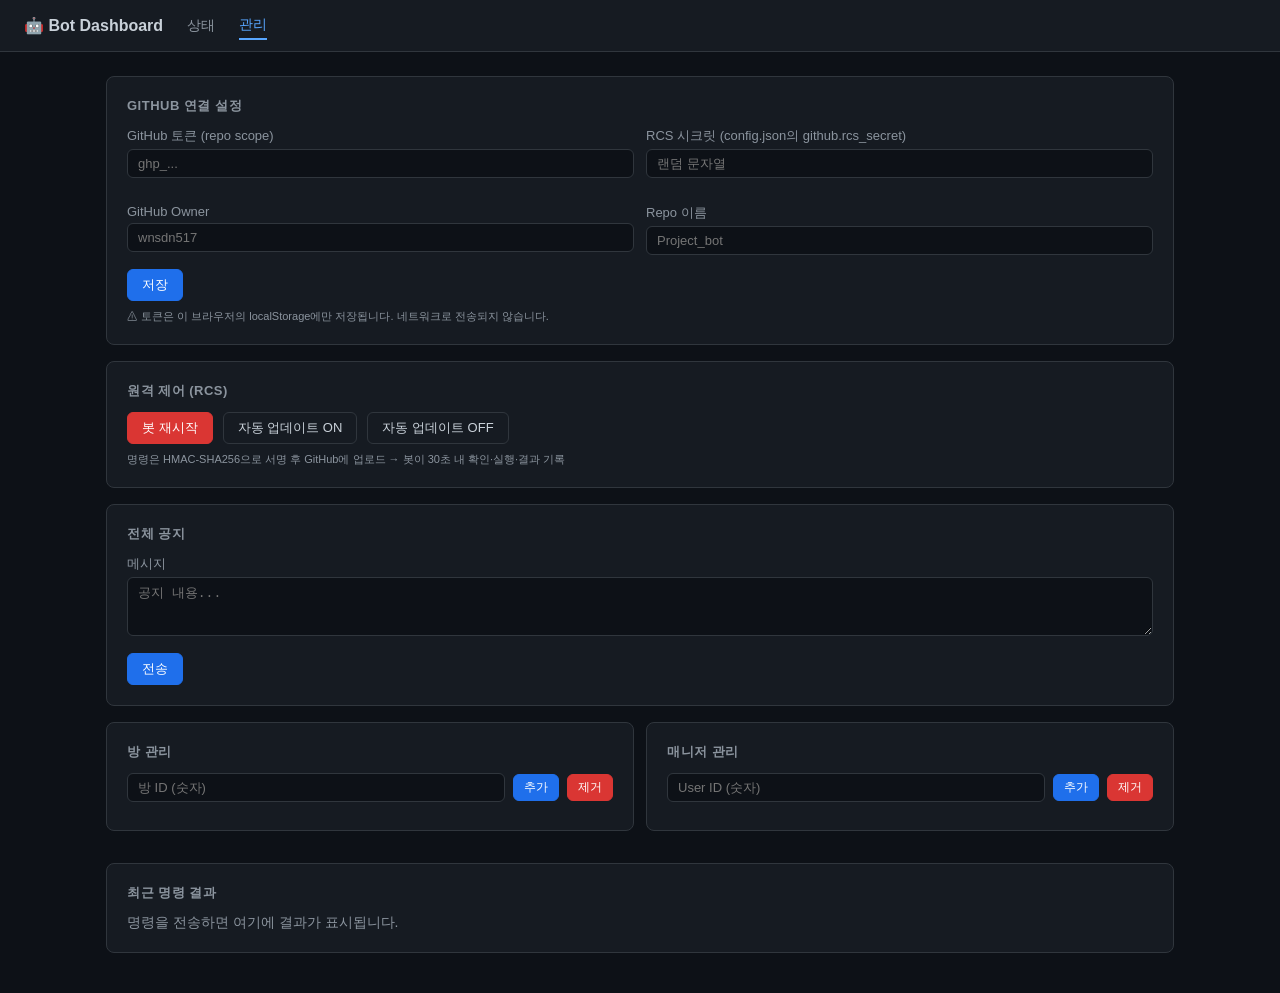
==== admin.html @ 29057a99 "chore: squash status history — switch to Gist-based updates" ====
<!DOCTYPE html>
<html lang="ko">
<head>
  <meta charset="UTF-8">
  <meta name="viewport" content="width=device-width, initial-scale=1">
  <title>관리자 — Bot Dashboard</title>
  <link rel="stylesheet" href="css/style.css">
</head>
<body>
<nav class="nav">
  <span class="nav-brand">🤖 Bot Dashboard</span>
  <a href="index.html" class="nav-link">상태</a>
  <a href="admin.html" class="nav-link active">관리</a>
</nav>

<div class="container">
  <div id="toast" class="alert" style="display:none"></div>

  <!-- 설정 (처음 한 번만) -->
  <div class="card mb-16" id="settings-card">
    <div class="card-title">GitHub 연결 설정</div>
    <div class="grid-2">
      <div class="form-group">
        <label>GitHub 토큰 (repo scope)</label>
        <input id="cfg-token"  type="password" placeholder="ghp_..." />
      </div>
      <div class="form-group">
        <label>RCS 시크릿 (config.json의 github.rcs_secret)</label>
        <input id="cfg-secret" type="password" placeholder="랜덤 문자열" />
      </div>
      <div class="form-group">
        <label>GitHub Owner</label>
        <input id="cfg-owner"  type="text" placeholder="wnsdn517" />
      </div>
      <div class="form-group">
        <label>Repo 이름</label>
        <input id="cfg-repo"   type="text" placeholder="Project_bot" />
      </div>
    </div>
    <button id="btn-save-cfg" class="btn btn-primary">저장</button>
    <p class="text-muted mt-8" style="font-size:11px">
      ⚠ 토큰은 이 브라우저의 localStorage에만 저장됩니다. 네트워크로 전송되지 않습니다.
    </p>
  </div>

  <!-- 봇 제어 -->
  <div class="card mb-16">
    <div class="card-title">원격 제어 (RCS)</div>
    <div class="flex" style="flex-wrap:wrap;gap:10px">
      <button id="btn-restart" class="btn btn-danger">봇 재시작</button>
      <button id="btn-au-on"   class="btn">자동 업데이트 ON</button>
      <button id="btn-au-off"  class="btn">자동 업데이트 OFF</button>
    </div>
    <p class="text-muted mt-8" style="font-size:11px">
      명령은 HMAC-SHA256으로 서명 후 GitHub에 업로드 → 봇이 30초 내 확인·실행·결과 기록
    </p>
  </div>

  <!-- 공지 -->
  <div class="card mb-16">
    <div class="card-title">전체 공지</div>
    <div class="form-group">
      <label>메시지</label>
      <textarea id="announce-msg" rows="3" placeholder="공지 내용..."></textarea>
    </div>
    <button id="btn-announce" class="btn btn-primary">전송</button>
  </div>

  <div class="grid-2">
    <!-- 방 관리 -->
    <div class="card">
      <div class="card-title">방 관리</div>
      <div class="flex mb-8">
        <input id="room-id-input" type="text" placeholder="방 ID (숫자)" style="flex:1" />
        <button id="btn-room-add"    class="btn btn-primary btn-sm">추가</button>
        <button id="btn-room-remove" class="btn btn-danger  btn-sm">제거</button>
      </div>
    </div>

    <!-- 매니저 관리 -->
    <div class="card">
      <div class="card-title">매니저 관리</div>
      <div class="flex mb-8">
        <input id="mgr-id-input" type="text" placeholder="User ID (숫자)" style="flex:1" />
        <button id="btn-mgr-add"    class="btn btn-primary btn-sm">추가</button>
        <button id="btn-mgr-remove" class="btn btn-danger  btn-sm">제거</button>
      </div>
    </div>
  </div>

  <!-- 명령 결과 -->
  <div class="card mt-16">
    <div class="card-title">최근 명령 결과</div>
    <div id="cmd-results" class="text-muted">명령을 전송하면 여기에 결과가 표시됩니다.</div>
  </div>

</div>

<script type="module">
  import {
    getSettings, saveSettings, isConfigured,
    rcsAnnounce, rcsRestart, rcsSetUpdate,
    rcsRoomAdd, rcsRoomRemove, rcsManagerAdd, rcsManagerRemove,
    waitForResult,
  } from "./js/api.js";

  function toast(msg, type = "info") {
    const el = document.getElementById("toast");
    el.textContent = msg;
    el.className = `alert alert-${type}`;
    el.style.display = "block";
    setTimeout(() => { el.style.display = "none"; }, 5000);
  }

  function addResult(action, result, status = "info") {
    const el = document.getElementById("cmd-results");
    const row = document.createElement("div");
    row.className = `alert alert-${status}`;
    row.style.marginBottom = "6px";
    const now = new Date().toLocaleTimeString();
    row.textContent = `[${now}] ${action}: ${result || "대기 중…"}`;
    if (el.textContent.includes("표시됩니다")) el.innerHTML = "";
    el.prepend(row);
  }

  async function send(label, fn) {
    if (!isConfigured()) {
      toast("설정을 먼저 저장하세요.", "error");
      document.getElementById("settings-card").scrollIntoView({ behavior: "smooth" });
      return;
    }
    toast(`${label} 명령 전송 중…`);
    try {
      const cmdId = await fn();
      addResult(label, "전송 완료, 봇 응답 대기 중 (최대 90초)…", "info");
      const result = await waitForResult(cmdId);
      if (result) {
        addResult(label, result, "success");
        toast(`${label}: ${result}`, "success");
      } else {
        addResult(label, "봇 응답 없음 (타임아웃)", "error");
        toast("응답 없음 — 봇이 실행 중인지 확인하세요.", "error");
      }
    } catch (e) {
      toast(`오류: ${e.message}`, "error");
      addResult(label, `오류: ${e.message}`, "error");
    }
  }

  // 설정 저장
  const s = getSettings();
  document.getElementById("cfg-token").value  = s.ghToken;
  document.getElementById("cfg-secret").value = s.rcsSecret;
  document.getElementById("cfg-owner").value  = s.owner;
  document.getElementById("cfg-repo").value   = s.repo;

  document.getElementById("btn-save-cfg").addEventListener("click", () => {
    saveSettings({
      ghToken:   document.getElementById("cfg-token").value.trim(),
      rcsSecret: document.getElementById("cfg-secret").value.trim(),
      owner:     document.getElementById("cfg-owner").value.trim(),
      repo:      document.getElementById("cfg-repo").value.trim(),
    });
    toast("설정 저장 완료", "success");
  });

  document.getElementById("btn-restart").addEventListener("click", () => {
    if (!confirm("봇을 재시작하시겠습니까?")) return;
    send("재시작", rcsRestart);
  });
  document.getElementById("btn-au-on").addEventListener("click",  () => send("자동업데이트 ON",  () => rcsSetUpdate(true)));
  document.getElementById("btn-au-off").addEventListener("click", () => send("자동업데이트 OFF", () => rcsSetUpdate(false)));

  document.getElementById("btn-announce").addEventListener("click", () => {
    const msg = document.getElementById("announce-msg").value.trim();
    if (!msg) { toast("메시지를 입력하세요.", "error"); return; }
    send("공지", () => rcsAnnounce(msg));
  });

  document.getElementById("btn-room-add").addEventListener("click", () => {
    const rid = parseInt(document.getElementById("room-id-input").value.trim());
    if (!rid) { toast("방 ID를 입력하세요.", "error"); return; }
    send(`방 ${rid} 추가`, () => rcsRoomAdd(rid));
  });
  document.getElementById("btn-room-remove").addEventListener("click", () => {
    const rid = parseInt(document.getElementById("room-id-input").value.trim());
    if (!rid) { toast("방 ID를 입력하세요.", "error"); return; }
    send(`방 ${rid} 제거`, () => rcsRoomRemove(rid));
  });

  document.getElementById("btn-mgr-add").addEventListener("click", () => {
    const uid = parseInt(document.getElementById("mgr-id-input").value.trim());
    if (!uid) { toast("User ID를 입력하세요.", "error"); return; }
    send(`매니저 ${uid} 추가`, () => rcsManagerAdd(uid));
  });
  document.getElementById("btn-mgr-remove").addEventListener("click", () => {
    const uid = parseInt(document.getElementById("mgr-id-input").value.trim());
    if (!uid) { toast("User ID를 입력하세요.", "error"); return; }
    send(`매니저 ${uid} 제거`, () => rcsManagerRemove(uid));
  });
</script>
</body>
</html>
---- css/style.css ----
:root {
  --bg: #0d1117;
  --surface: #161b22;
  --border: #30363d;
  --text: #c9d1d9;
  --muted: #8b949e;
  --green: #3fb950;
  --yellow: #d29922;
  --red: #f85149;
  --blue: #58a6ff;
  --radius: 8px;
}

* { box-sizing: border-box; margin: 0; padding: 0; }

body {
  background: var(--bg);
  color: var(--text);
  font-family: -apple-system, BlinkMacSystemFont, "Segoe UI", sans-serif;
  font-size: 14px;
  min-height: 100vh;
}

a { color: var(--blue); text-decoration: none; }
a:hover { text-decoration: underline; }

/* ── Layout ── */
.nav {
  background: var(--surface);
  border-bottom: 1px solid var(--border);
  padding: 0 24px;
  display: flex;
  align-items: center;
  gap: 24px;
  height: 52px;
}
.nav-brand { font-weight: 700; color: var(--text); font-size: 16px; }
.nav-link { color: var(--muted); padding: 4px 0; }
.nav-link:hover { color: var(--text); text-decoration: none; }
.nav-link.active { color: var(--blue); border-bottom: 2px solid var(--blue); }
.nav-right { margin-left: auto; display: flex; gap: 12px; align-items: center; }

.container { max-width: 1100px; margin: 0 auto; padding: 24px 16px; }

/* ── Cards ── */
.card {
  background: var(--surface);
  border: 1px solid var(--border);
  border-radius: var(--radius);
  padding: 20px;
  margin-bottom: 16px;
}
.card-title {
  font-size: 13px;
  font-weight: 600;
  color: var(--muted);
  text-transform: uppercase;
  letter-spacing: 0.5px;
  margin-bottom: 12px;
}
.card-value {
  font-size: 28px;
  font-weight: 700;
  color: var(--text);
}

.grid-4 { display: grid; grid-template-columns: repeat(auto-fit, minmax(200px, 1fr)); gap: 12px; }
.grid-2 { display: grid; grid-template-columns: 1fr 1fr; gap: 12px; }

/* ── Status Banner ── */
.status-banner {
  padding: 48px 24px;
  background: #1c2128;
  border-bottom: 1px solid var(--border);
  transition: background 0.3s, border-color 0.3s;
}
.status-banner.ok      { background: #0d1f12; border-bottom-color: #1a4729; }
.status-banner.warn    { background: #1f1a0d; border-bottom-color: #473c1a; }
.status-banner.error   { background: #1f0d0d; border-bottom-color: #471a1a; }
.status-banner.offline { background: #161b22; border-bottom-color: var(--border); }

.status-banner-content {
  max-width: 1100px;
  margin: 0 auto;
  display: flex;
  align-items: center;
  gap: 20px;
}

.status-indicator {
  width: 24px; height: 24px;
  border-radius: 50%;
  background: var(--muted);
  flex-shrink: 0;
  transition: background 0.3s, box-shadow 0.3s;
}
.status-indicator.ok      { background: var(--green);  box-shadow: 0 0 14px var(--green); }
.status-indicator.warn    { background: var(--yellow); box-shadow: 0 0 14px var(--yellow); }
.status-indicator.error   { background: var(--red);    box-shadow: 0 0 14px var(--red); }
.status-indicator.offline { background: var(--muted); }

.status-title { font-size: 22px; font-weight: 700; color: var(--text); margin-bottom: 4px; }
.status-meta  { font-size: 13px; color: var(--muted); }

/* ── Services Box ── */
.services-box {
  background: var(--surface);
  border: 1px solid var(--border);
  border-radius: var(--radius);
  overflow: hidden;
  margin-bottom: 12px;
}
.services-header {
  display: flex;
  justify-content: space-between;
  align-items: center;
  padding: 12px 20px;
  border-bottom: 1px solid var(--border);
}
.services-label { font-size: 13px; font-weight: 600; }
.services-note  { font-size: 11px; color: var(--muted); }

.svc-list { }
.svc-row {
  display: grid;
  grid-template-columns: 12px 1fr auto 56px 70px;
  align-items: center;
  gap: 14px;
  padding: 14px 20px;
  border-bottom: 1px solid var(--border);
  transition: background 0.1s;
}
.svc-row:last-child  { border-bottom: none; }
.svc-row:hover { background: #1c2128; }

.svc-dot {
  width: 10px; height: 10px;
  border-radius: 50%;
  flex-shrink: 0;
}
.svc-dot.green   { background: var(--green);  box-shadow: 0 0 5px var(--green); }
.svc-dot.gray    { background: var(--muted); }
.svc-dot.orange  { background: var(--yellow); box-shadow: 0 0 5px var(--yellow); }
.svc-dot.red     { background: var(--red);    box-shadow: 0 0 5px var(--red); }
.svc-dot.darkred { background: #7d1f1f; }

.svc-name { font-size: 14px; font-weight: 500; }

.uptime-bar { display: flex; gap: 2px; align-items: center; }
.bar-seg {
  width: 7px; height: 20px;
  border-radius: 2px;
  flex-shrink: 0;
}
.bar-seg.green { background: var(--green);  opacity: 0.8; }
.bar-seg.red   { background: var(--red);    opacity: 0.8; }
.bar-seg.empty { background: var(--border); }

.svc-pct          { font-size: 13px; font-weight: 600; text-align: right; white-space: nowrap; }
.svc-status-label { font-size: 12px; color: var(--muted); text-align: right; }

.svc-loading { padding: 32px 20px; color: var(--muted); font-size: 13px; display: flex; align-items: center; gap: 8px; }
.page-note   { font-size: 11px; color: var(--muted); text-align: center; margin-top: 8px; }

@media (max-width: 600px) {
  .status-banner { padding: 32px 16px; }
  .status-title  { font-size: 17px; }
  .svc-row       { grid-template-columns: 12px 1fr auto 48px; gap: 10px; }
  .svc-status-label { display: none; }
  .bar-seg       { width: 5px; }
}



/* ── Forms / Buttons ── */
.btn {
  display: inline-flex;
  align-items: center;
  gap: 6px;
  padding: 6px 14px;
  border-radius: 6px;
  border: 1px solid var(--border);
  cursor: pointer;
  font-size: 13px;
  font-weight: 500;
  background: var(--surface);
  color: var(--text);
  transition: background 0.15s;
}
.btn:hover { background: #21262d; }
.btn-primary { background: #1f6feb; border-color: #1f6feb; color: #fff; }
.btn-primary:hover { background: #388bfd; }
.btn-danger  { background: #da3633; border-color: #da3633; color: #fff; }
.btn-danger:hover { background: #f85149; }
.btn-sm { padding: 4px 10px; font-size: 12px; }

input[type="text"], input[type="password"], textarea, select {
  background: var(--bg);
  border: 1px solid var(--border);
  border-radius: 6px;
  color: var(--text);
  padding: 6px 10px;
  font-size: 13px;
  width: 100%;
}
input:focus, textarea:focus, select:focus {
  outline: none;
  border-color: var(--blue);
}

label { font-size: 13px; color: var(--muted); display: block; margin-bottom: 4px; }
.form-group { margin-bottom: 14px; }

/* ── Alerts ── */
.alert { padding: 10px 14px; border-radius: 6px; margin-bottom: 12px; font-size: 13px; }
.alert-error   { background: #2d1a1a; border: 1px solid #6b2020; color: var(--red); }
.alert-success { background: #1a2d1a; border: 1px solid #206b20; color: var(--green); }
.alert-info    { background: #1a1e2d; border: 1px solid #1f3b6b; color: var(--blue); }

/* ── Tables ── */
table { width: 100%; border-collapse: collapse; }
th, td { padding: 8px 12px; text-align: left; border-bottom: 1px solid var(--border); font-size: 13px; }
th { color: var(--muted); font-weight: 600; font-size: 11px; text-transform: uppercase; }
tr:last-child td { border-bottom: none; }

/* ── Login page ── */
.login-wrap {
  min-height: 100vh;
  display: flex;
  align-items: center;
  justify-content: center;
}
.login-box {
  background: var(--surface);
  border: 1px solid var(--border);
  border-radius: 12px;
  padding: 36px;
  width: 360px;
}
.login-title { font-size: 20px; font-weight: 700; margin-bottom: 24px; text-align: center; }

/* ── Spinner ── */
.spinner {
  display: inline-block;
  width: 14px; height: 14px;
  border: 2px solid var(--border);
  border-top-color: var(--blue);
  border-radius: 50%;
  animation: spin 0.6s linear infinite;
  vertical-align: middle;
}
@keyframes spin { to { transform: rotate(360deg); } }

/* ── Misc ── */
.text-muted  { color: var(--muted); }
.text-green  { color: var(--green); }
.text-red    { color: var(--red); }
.text-yellow { color: var(--yellow); }
.mt-8  { margin-top: 8px; }
.mt-16 { margin-top: 16px; }
.mb-8  { margin-bottom: 8px; }
.mb-16 { margin-bottom: 16px; }
.flex  { display: flex; align-items: center; gap: 8px; }
.spacer { flex: 1; }

.refresh-btn { cursor: pointer; color: var(--muted); font-size: 14px; background: none; border: none; padding: 4px; line-height: 1; }
.refresh-btn:hover { color: var(--text); }

@media (max-width: 600px) {
  .grid-2, .grid-4 { grid-template-columns: 1fr; }
  .nav { gap: 12px; padding: 0 12px; }
}
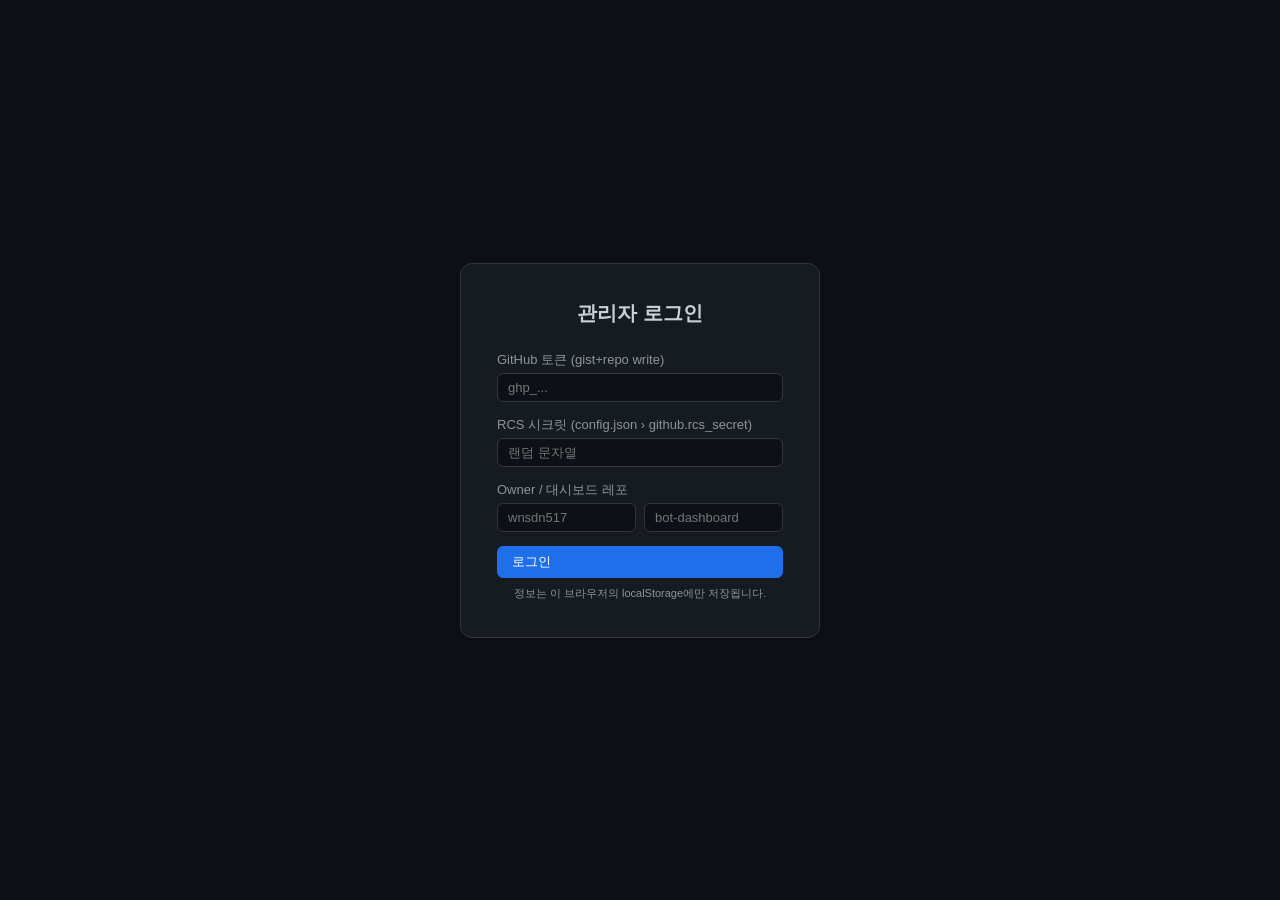
==== commit 4b0875a2: "chore: update dashboard" ====
--- a/admin.html
+++ b/admin.html
@@ -5,42 +5,93 @@
   <meta name="viewport" content="width=device-width, initial-scale=1">
   <title>관리자 — Bot Dashboard</title>
   <link rel="stylesheet" href="css/style.css">
+  <style>
+    /* ── Login overlay ── */
+    #login-overlay {
+      position: fixed; inset: 0; z-index: 100;
+      background: rgba(13,17,23,.96);
+      display: flex; align-items: center; justify-content: center;
+    }
+    /* ── Shell terminal ── */
+    .shell-output {
+      background: #010409;
+      border: 1px solid var(--border);
+      border-radius: 6px;
+      padding: 12px 14px;
+      font-family: "SF Mono", "Fira Code", monospace;
+      font-size: 12px;
+      color: #3fb950;
+      min-height: 120px;
+      max-height: 320px;
+      overflow-y: auto;
+      white-space: pre-wrap;
+      word-break: break-all;
+      margin-top: 10px;
+    }
+    .shell-prompt { color: var(--muted); }
+    /* ── Visit chart ── */
+    .chart-wrap { position: relative; height: 160px; }
+    canvas#visit-chart { width: 100%; height: 160px; }
+    .chart-legend { display: flex; gap: 16px; margin-top: 8px; font-size: 11px; color: var(--muted); }
+    .chart-legend span::before { content: ""; display: inline-block; width: 8px; height: 8px; border-radius: 2px; margin-right: 4px; vertical-align: middle; }
+    .legend-total::before  { background: var(--blue); }
+    .legend-unique::before { background: var(--green); }
+  </style>
 </head>
 <body>
+
+<!-- ── 로그인 오버레이 ─────────────────────────────────────────────────────── -->
+<div id="login-overlay">
+  <div class="login-box">
+    <div class="login-title">관리자 로그인</div>
+    <div id="login-err" class="alert alert-error" style="display:none;margin-bottom:12px"></div>
+    <div class="form-group">
+      <label>GitHub 토큰 (gist+repo write)</label>
+      <input id="li-token"  type="password" placeholder="ghp_...">
+    </div>
+    <div class="form-group">
+      <label>RCS 시크릿 (config.json › github.rcs_secret)</label>
+      <input id="li-secret" type="password" placeholder="랜덤 문자열">
+    </div>
+    <div class="form-group">
+      <label>Owner / 대시보드 레포</label>
+      <div style="display:grid;grid-template-columns:1fr 1fr;gap:8px">
+        <input id="li-owner" type="text" placeholder="wnsdn517">
+        <input id="li-repo"  type="text" placeholder="bot-dashboard">
+      </div>
+    </div>
+    <button id="btn-login" class="btn btn-primary" style="width:100%">로그인</button>
+    <p class="text-muted mt-8" style="font-size:11px;text-align:center">
+      정보는 이 브라우저의 localStorage에만 저장됩니다.
+    </p>
+  </div>
+</div>
+
+<!-- ── 메인 콘텐츠 ────────────────────────────────────────────────────────── -->
+<div id="admin-content" style="display:none">
 <nav class="nav">
-  <span class="nav-brand">🤖 Bot Dashboard</span>
+  <span class="nav-brand">냥이 Bot</span>
   <a href="index.html" class="nav-link">상태</a>
   <a href="admin.html" class="nav-link active">관리</a>
+  <div class="nav-right">
+    <button id="btn-logout" class="btn btn-sm">로그아웃</button>
+  </div>
 </nav>
 
 <div class="container">
   <div id="toast" class="alert" style="display:none"></div>
 
-  <!-- 설정 (처음 한 번만) -->
-  <div class="card mb-16" id="settings-card">
-    <div class="card-title">GitHub 연결 설정</div>
-    <div class="grid-2">
-      <div class="form-group">
-        <label>GitHub 토큰 (repo scope)</label>
-        <input id="cfg-token"  type="password" placeholder="ghp_..." />
-      </div>
-      <div class="form-group">
-        <label>RCS 시크릿 (config.json의 github.rcs_secret)</label>
-        <input id="cfg-secret" type="password" placeholder="랜덤 문자열" />
-      </div>
-      <div class="form-group">
-        <label>GitHub Owner</label>
-        <input id="cfg-owner"  type="text" placeholder="wnsdn517" />
-      </div>
-      <div class="form-group">
-        <label>Repo 이름</label>
-        <input id="cfg-repo"   type="text" placeholder="Project_bot" />
-      </div>
-    </div>
-    <button id="btn-save-cfg" class="btn btn-primary">저장</button>
-    <p class="text-muted mt-8" style="font-size:11px">
-      ⚠ 토큰은 이 브라우저의 localStorage에만 저장됩니다. 네트워크로 전송되지 않습니다.
-    </p>
+  <!-- 접속 통계 그래프 -->
+  <div class="card mb-16">
+    <div class="card-title">대시보드 접속 통계 (최근 30일)</div>
+    <div class="chart-wrap">
+      <canvas id="visit-chart"></canvas>
+    </div>
+    <div class="chart-legend">
+      <span class="legend-total">전체 접속</span>
+      <span class="legend-unique">고유 방문자</span>
+    </div>
+    <p id="visit-summary" class="text-muted mt-8" style="font-size:11px"></p>
   </div>
 
   <!-- 봇 제어 -->
@@ -48,11 +99,11 @@
     <div class="card-title">원격 제어 (RCS)</div>
     <div class="flex" style="flex-wrap:wrap;gap:10px">
       <button id="btn-restart" class="btn btn-danger">봇 재시작</button>
-      <button id="btn-au-on"   class="btn">자동 업데이트 ON</button>
-      <button id="btn-au-off"  class="btn">자동 업데이트 OFF</button>
+      <button id="btn-au-on"   class="btn">자동업데이트 ON</button>
+      <button id="btn-au-off"  class="btn">자동업데이트 OFF</button>
     </div>
     <p class="text-muted mt-8" style="font-size:11px">
-      명령은 HMAC-SHA256으로 서명 후 GitHub에 업로드 → 봇이 30초 내 확인·실행·결과 기록
+      명령은 HMAC-SHA256 서명 후 GitHub 경유 → 봇이 30초 내 실행·결과 기록
     </p>
   </div>
 
@@ -66,22 +117,31 @@
     <button id="btn-announce" class="btn btn-primary">전송</button>
   </div>
 
+  <!-- 셸 실행 -->
+  <div class="card mb-16">
+    <div class="card-title">셸 명령 실행</div>
+    <div class="flex">
+      <input id="shell-cmd" type="text" placeholder="ls -la / systemctl status ..." style="flex:1;font-family:monospace">
+      <button id="btn-shell" class="btn btn-primary">실행</button>
+    </div>
+    <div id="shell-output" class="shell-output" style="display:none"></div>
+  </div>
+
   <div class="grid-2">
     <!-- 방 관리 -->
     <div class="card">
       <div class="card-title">방 관리</div>
       <div class="flex mb-8">
-        <input id="room-id-input" type="text" placeholder="방 ID (숫자)" style="flex:1" />
+        <input id="room-id-input" type="text" placeholder="방 ID (숫자)" style="flex:1">
         <button id="btn-room-add"    class="btn btn-primary btn-sm">추가</button>
         <button id="btn-room-remove" class="btn btn-danger  btn-sm">제거</button>
       </div>
     </div>
-
     <!-- 매니저 관리 -->
     <div class="card">
       <div class="card-title">매니저 관리</div>
       <div class="flex mb-8">
-        <input id="mgr-id-input" type="text" placeholder="User ID (숫자)" style="flex:1" />
+        <input id="mgr-id-input" type="text" placeholder="User ID (숫자)" style="flex:1">
         <button id="btn-mgr-add"    class="btn btn-primary btn-sm">추가</button>
         <button id="btn-mgr-remove" class="btn btn-danger  btn-sm">제거</button>
       </div>
@@ -93,111 +153,222 @@
     <div class="card-title">최근 명령 결과</div>
     <div id="cmd-results" class="text-muted">명령을 전송하면 여기에 결과가 표시됩니다.</div>
   </div>
-
 </div>
+</div><!-- /admin-content -->
 
 <script type="module">
-  import {
-    getSettings, saveSettings, isConfigured,
-    rcsAnnounce, rcsRestart, rcsSetUpdate,
-    rcsRoomAdd, rcsRoomRemove, rcsManagerAdd, rcsManagerRemove,
-    waitForResult,
-  } from "./js/api.js";
-
-  function toast(msg, type = "info") {
-    const el = document.getElementById("toast");
-    el.textContent = msg;
-    el.className = `alert alert-${type}`;
-    el.style.display = "block";
-    setTimeout(() => { el.style.display = "none"; }, 5000);
-  }
-
-  function addResult(action, result, status = "info") {
-    const el = document.getElementById("cmd-results");
-    const row = document.createElement("div");
-    row.className = `alert alert-${status}`;
-    row.style.marginBottom = "6px";
-    const now = new Date().toLocaleTimeString();
-    row.textContent = `[${now}] ${action}: ${result || "대기 중…"}`;
-    if (el.textContent.includes("표시됩니다")) el.innerHTML = "";
-    el.prepend(row);
-  }
-
-  async function send(label, fn) {
-    if (!isConfigured()) {
-      toast("설정을 먼저 저장하세요.", "error");
-      document.getElementById("settings-card").scrollIntoView({ behavior: "smooth" });
-      return;
+import {
+  getSettings, saveSettings, isConfigured,
+  rcsAnnounce, rcsRestart, rcsSetUpdate,
+  rcsRoomAdd, rcsRoomRemove, rcsManagerAdd, rcsManagerRemove,
+  rcsShell, waitForResult, recordVisit, getVisits,
+} from "./js/api.js?v=20260623f";
+
+// ── 로그인 ──────────────────────────────────────────────────────────────────
+function checkLogin() {
+  const s = getSettings();
+  if (s.rcsSecret && s.ghToken) {
+    document.getElementById("login-overlay").style.display = "none";
+    document.getElementById("admin-content").style.display = "";
+    return true;
+  }
+  // 저장된 값 미리 채우기
+  document.getElementById("li-token").value  = s.ghToken;
+  document.getElementById("li-secret").value = s.rcsSecret;
+  document.getElementById("li-owner").value  = s.owner;
+  document.getElementById("li-repo").value   = s.repo;
+  return false;
+}
+
+document.getElementById("btn-login").addEventListener("click", () => {
+  const token  = document.getElementById("li-token").value.trim();
+  const secret = document.getElementById("li-secret").value.trim();
+  const owner  = document.getElementById("li-owner").value.trim();
+  const repo   = document.getElementById("li-repo").value.trim();
+  const err    = document.getElementById("login-err");
+  if (!token || !secret) {
+    err.textContent = "토큰과 RCS 시크릿을 입력하세요.";
+    err.style.display = "";
+    return;
+  }
+  saveSettings({ ghToken: token, rcsSecret: secret, owner, repo });
+  err.style.display = "none";
+  checkLogin();
+  init();
+});
+
+document.getElementById("btn-logout").addEventListener("click", () => {
+  ["gh_token","rcs_secret","gh_owner","gh_repo","gh_branch"].forEach(k => localStorage.removeItem(k));
+  location.reload();
+});
+
+// ── Toast / Result 헬퍼 ─────────────────────────────────────────────────────
+function toast(msg, type = "info") {
+  const el = document.getElementById("toast");
+  el.textContent = msg;
+  el.className = `alert alert-${type}`;
+  el.style.display = "block";
+  setTimeout(() => { el.style.display = "none"; }, 5000);
+}
+
+function addResult(action, result, status = "info") {
+  const el = document.getElementById("cmd-results");
+  if (el.textContent.includes("표시됩니다")) el.innerHTML = "";
+  const row = document.createElement("div");
+  row.className = `alert alert-${status}`;
+  row.style.marginBottom = "6px";
+  row.textContent = `[${new Date().toLocaleTimeString()}] ${action}: ${result || "대기 중…"}`;
+  el.prepend(row);
+}
+
+async function send(label, fn) {
+  if (!isConfigured()) { toast("설정을 먼저 저장하세요.", "error"); return; }
+  toast(`${label} 전송 중…`);
+  try {
+    const cmdId  = await fn();
+    addResult(label, "전송 완료, 봇 응답 대기 중…", "info");
+    const result = await waitForResult(cmdId);
+    addResult(label, result ?? "응답 없음 (타임아웃)", result ? "success" : "error");
+    toast(result ? `${label}: ${result}` : "응답 없음", result ? "success" : "error");
+  } catch (e) {
+    addResult(label, `오류: ${e.message}`, "error");
+    toast(`오류: ${e.message}`, "error");
+  }
+}
+
+// ── 접속 그래프 ─────────────────────────────────────────────────────────────
+async function renderVisitChart() {
+  await recordVisit();
+  const data = await getVisits();
+  const canvas = document.getElementById("visit-chart");
+  const ctx    = canvas.getContext("2d");
+  const days   = (data?.days || []).slice(-30);
+
+  const W = canvas.offsetWidth || 600;
+  const H = 160;
+  canvas.width  = W * devicePixelRatio;
+  canvas.height = H * devicePixelRatio;
+  ctx.scale(devicePixelRatio, devicePixelRatio);
+
+  const PAD_L = 32, PAD_R = 8, PAD_T = 12, PAD_B = 28;
+  const chartW = W - PAD_L - PAD_R;
+  const chartH = H - PAD_T - PAD_B;
+
+  const maxVal = Math.max(1, ...days.map(d => d.total || 0));
+  const barW   = Math.max(4, (chartW / Math.max(days.length, 1)) - 2);
+
+  ctx.clearRect(0, 0, W, H);
+
+  // Y grid lines
+  ctx.strokeStyle = "#30363d";
+  ctx.lineWidth   = 1;
+  for (let i = 0; i <= 4; i++) {
+    const y = PAD_T + (chartH / 4) * i;
+    ctx.beginPath(); ctx.moveTo(PAD_L, y); ctx.lineTo(W - PAD_R, y); ctx.stroke();
+    ctx.fillStyle = "#8b949e";
+    ctx.font = "10px sans-serif";
+    ctx.textAlign = "right";
+    ctx.fillText(Math.round(maxVal * (1 - i / 4)), PAD_L - 4, y + 4);
+  }
+
+  days.forEach((d, i) => {
+    const x       = PAD_L + i * (chartW / Math.max(days.length, 1));
+    const totalH  = ((d.total  || 0) / maxVal) * chartH;
+    const uniqueH = ((d.unique || 0) / maxVal) * chartH;
+
+    // total bar (blue, behind)
+    ctx.fillStyle = "rgba(88,166,255,.5)";
+    ctx.fillRect(x + 1, PAD_T + chartH - totalH, barW, totalH);
+
+    // unique bar (green, in front)
+    ctx.fillStyle = "rgba(63,185,80,.8)";
+    ctx.fillRect(x + 1, PAD_T + chartH - uniqueH, barW * 0.6, uniqueH);
+
+    // X label (every 5 days)
+    if (i % 5 === 0 || i === days.length - 1) {
+      ctx.fillStyle = "#8b949e";
+      ctx.font = "10px sans-serif";
+      ctx.textAlign = "center";
+      ctx.fillText(d.date.slice(5), x + barW / 2, H - 6);
     }
-    toast(`${label} 명령 전송 중…`);
-    try {
-      const cmdId = await fn();
-      addResult(label, "전송 완료, 봇 응답 대기 중 (최대 90초)…", "info");
-      const result = await waitForResult(cmdId);
-      if (result) {
-        addResult(label, result, "success");
-        toast(`${label}: ${result}`, "success");
-      } else {
-        addResult(label, "봇 응답 없음 (타임아웃)", "error");
-        toast("응답 없음 — 봇이 실행 중인지 확인하세요.", "error");
-      }
-    } catch (e) {
-      toast(`오류: ${e.message}`, "error");
-      addResult(label, `오류: ${e.message}`, "error");
-    }
-  }
-
-  // 설정 저장
-  const s = getSettings();
-  document.getElementById("cfg-token").value  = s.ghToken;
-  document.getElementById("cfg-secret").value = s.rcsSecret;
-  document.getElementById("cfg-owner").value  = s.owner;
-  document.getElementById("cfg-repo").value   = s.repo;
-
-  document.getElementById("btn-save-cfg").addEventListener("click", () => {
-    saveSettings({
-      ghToken:   document.getElementById("cfg-token").value.trim(),
-      rcsSecret: document.getElementById("cfg-secret").value.trim(),
-      owner:     document.getElementById("cfg-owner").value.trim(),
-      repo:      document.getElementById("cfg-repo").value.trim(),
-    });
-    toast("설정 저장 완료", "success");
   });
 
-  document.getElementById("btn-restart").addEventListener("click", () => {
-    if (!confirm("봇을 재시작하시겠습니까?")) return;
-    send("재시작", rcsRestart);
-  });
-  document.getElementById("btn-au-on").addEventListener("click",  () => send("자동업데이트 ON",  () => rcsSetUpdate(true)));
-  document.getElementById("btn-au-off").addEventListener("click", () => send("자동업데이트 OFF", () => rcsSetUpdate(false)));
-
-  document.getElementById("btn-announce").addEventListener("click", () => {
-    const msg = document.getElementById("announce-msg").value.trim();
-    if (!msg) { toast("메시지를 입력하세요.", "error"); return; }
-    send("공지", () => rcsAnnounce(msg));
-  });
-
-  document.getElementById("btn-room-add").addEventListener("click", () => {
-    const rid = parseInt(document.getElementById("room-id-input").value.trim());
-    if (!rid) { toast("방 ID를 입력하세요.", "error"); return; }
-    send(`방 ${rid} 추가`, () => rcsRoomAdd(rid));
-  });
-  document.getElementById("btn-room-remove").addEventListener("click", () => {
-    const rid = parseInt(document.getElementById("room-id-input").value.trim());
-    if (!rid) { toast("방 ID를 입력하세요.", "error"); return; }
-    send(`방 ${rid} 제거`, () => rcsRoomRemove(rid));
-  });
-
-  document.getElementById("btn-mgr-add").addEventListener("click", () => {
-    const uid = parseInt(document.getElementById("mgr-id-input").value.trim());
-    if (!uid) { toast("User ID를 입력하세요.", "error"); return; }
-    send(`매니저 ${uid} 추가`, () => rcsManagerAdd(uid));
-  });
-  document.getElementById("btn-mgr-remove").addEventListener("click", () => {
-    const uid = parseInt(document.getElementById("mgr-id-input").value.trim());
-    if (!uid) { toast("User ID를 입력하세요.", "error"); return; }
-    send(`매니저 ${uid} 제거`, () => rcsManagerRemove(uid));
-  });
+  // Summary
+  const todayEntry = days.find(d => d.date === new Date().toISOString().slice(0,10));
+  const totalSum   = days.reduce((s, d) => s + (d.total  || 0), 0);
+  const uniqueSum  = days.reduce((s, d) => s + (d.unique || 0), 0);
+  document.getElementById("visit-summary").textContent =
+    `오늘: 접속 ${todayEntry?.total ?? 0}회 / 고유 ${todayEntry?.unique ?? 0}명 · ` +
+    `30일 합계: 접속 ${totalSum}회 / 고유 ${uniqueSum}명`;
+}
+
+// ── 버튼 이벤트 ─────────────────────────────────────────────────────────────
+document.getElementById("btn-restart").addEventListener("click", () => {
+  if (!confirm("봇을 재시작하시겠습니까?")) return;
+  send("재시작", rcsRestart);
+});
+document.getElementById("btn-au-on").addEventListener("click",  () => send("자동업데이트 ON",  () => rcsSetUpdate(true)));
+document.getElementById("btn-au-off").addEventListener("click", () => send("자동업데이트 OFF", () => rcsSetUpdate(false)));
+
+document.getElementById("btn-announce").addEventListener("click", () => {
+  const msg = document.getElementById("announce-msg").value.trim();
+  if (!msg) { toast("메시지를 입력하세요.", "error"); return; }
+  send("공지", () => rcsAnnounce(msg));
+});
+
+// 셸
+document.getElementById("btn-shell").addEventListener("click", async () => {
+  const cmd = document.getElementById("shell-cmd").value.trim();
+  if (!cmd) { toast("명령을 입력하세요.", "error"); return; }
+  if (!isConfigured()) { toast("설정을 먼저 저장하세요.", "error"); return; }
+
+  const out = document.getElementById("shell-output");
+  out.style.display = "";
+  out.textContent   = `$ ${cmd}\n실행 중…`;
+
+  toast("셸 명령 전송 중…");
+  try {
+    const cmdId  = await rcsShell(cmd);
+    const result = await waitForResult(cmdId, 45000);
+    out.textContent = `$ ${cmd}\n${result ?? "(응답 없음)"}`;
+    toast(result ? "실행 완료" : "응답 없음 (타임아웃)", result ? "success" : "error");
+  } catch (e) {
+    out.textContent = `$ ${cmd}\nerror: ${e.message}`;
+    toast(`오류: ${e.message}`, "error");
+  }
+});
+
+document.getElementById("shell-cmd").addEventListener("keydown", e => {
+  if (e.key === "Enter") document.getElementById("btn-shell").click();
+});
+
+document.getElementById("btn-room-add").addEventListener("click", () => {
+  const rid = parseInt(document.getElementById("room-id-input").value.trim());
+  if (!rid) { toast("방 ID를 입력하세요.", "error"); return; }
+  send(`방 ${rid} 추가`, () => rcsRoomAdd(rid));
+});
+document.getElementById("btn-room-remove").addEventListener("click", () => {
+  const rid = parseInt(document.getElementById("room-id-input").value.trim());
+  if (!rid) { toast("방 ID를 입력하세요.", "error"); return; }
+  send(`방 ${rid} 제거`, () => rcsRoomRemove(rid));
+});
+document.getElementById("btn-mgr-add").addEventListener("click", () => {
+  const uid = parseInt(document.getElementById("mgr-id-input").value.trim());
+  if (!uid) { toast("User ID를 입력하세요.", "error"); return; }
+  send(`매니저 ${uid} 추가`, () => rcsManagerAdd(uid));
+});
+document.getElementById("btn-mgr-remove").addEventListener("click", () => {
+  const uid = parseInt(document.getElementById("mgr-id-input").value.trim());
+  if (!uid) { toast("User ID를 입력하세요.", "error"); return; }
+  send(`매니저 ${uid} 제거`, () => rcsManagerRemove(uid));
+});
+
+// ── 초기화 ──────────────────────────────────────────────────────────────────
+async function init() {
+  renderVisitChart();
+}
+
+if (checkLogin()) init();
 </script>
 </body>
 </html>
